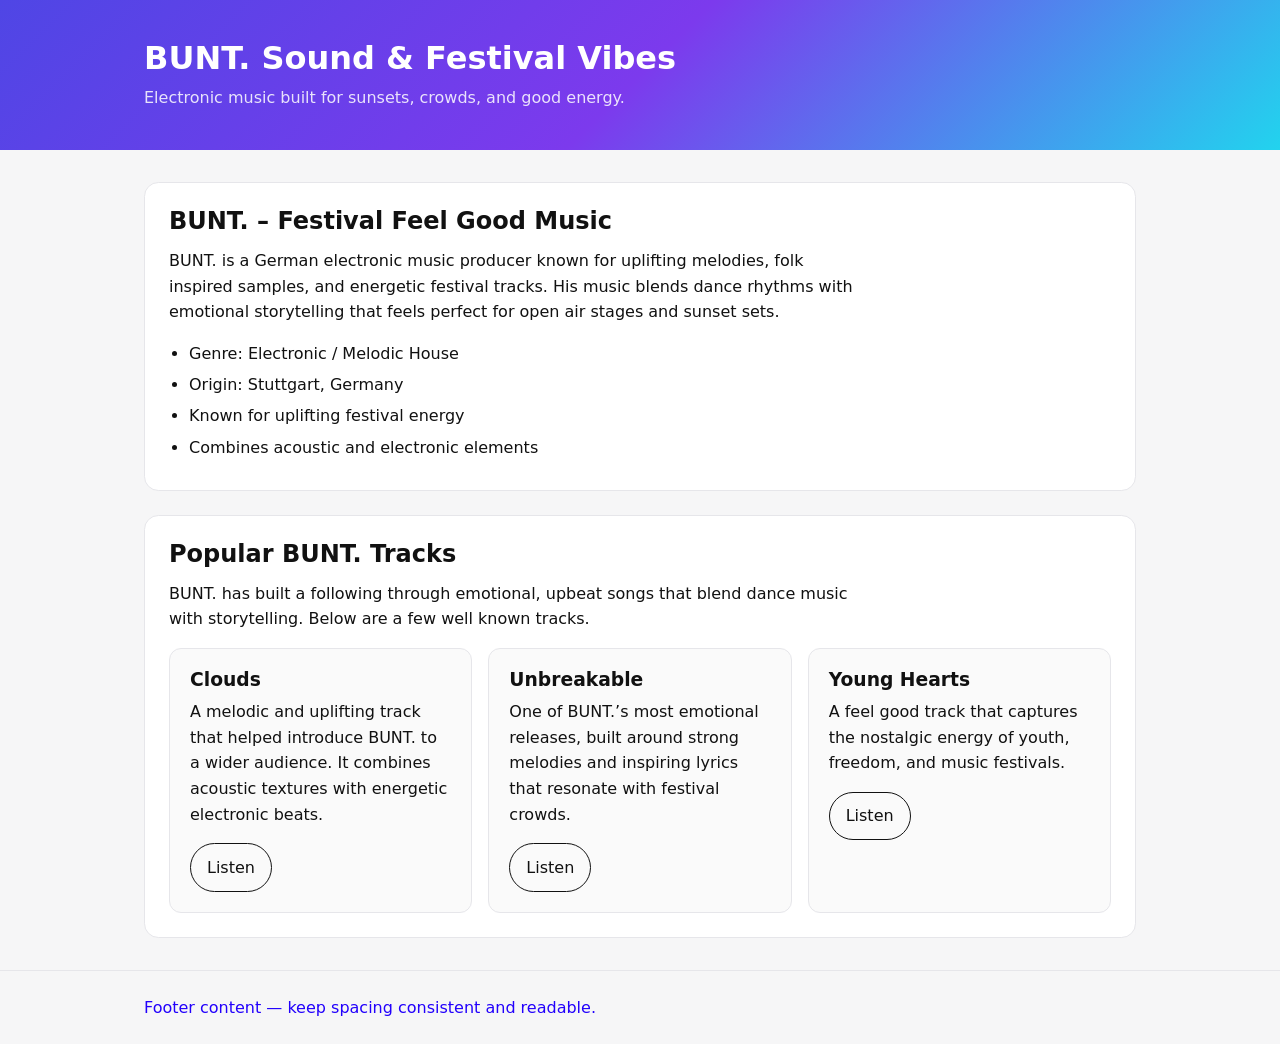
==== index.html @ a5bf41e4 "Rename box_practice.html to index.html" ====
<doctype html>
<html lang="en">
<head>
  <meta charset="UTF-8" />
  <meta name="viewport" content="width=device-width, initial-scale=1" />
  <title>Box Practice</title>
  <link rel="stylesheet" href="box_practice.css" />
</head>
<body>

  <header class="site-header">
    <div class="container">
      <h1>BUNT. Sound & Festival Vibes</h1>
<p class="tagline">Electronic music built for sunsets, crowds, and good energy.</p>
    </div>
  </header>

  <main class="container">
    <section class="card">
      <h2>BUNT. – Festival Feel Good Music </h2>
      <p>
        BUNT. is a German electronic music producer known for uplifting melodies, folk inspired samples, and energetic festival tracks. His music blends dance rhythms with emotional storytelling that feels perfect for open air stages and sunset sets.
      </p>

      <ul class="bullets">
        <li>Genre: Electronic / Melodic House</li>
<li>Origin: Stuttgart, Germany</li>
<li>Known for uplifting festival energy</li>
<li>Combines acoustic and electronic elements</li>
</ul>
    </section>

    <section class="card">
      <h2>Popular BUNT. Tracks</h2>
<p>
BUNT. has built a following through emotional, upbeat songs that blend
dance music with storytelling. Below are a few well known tracks.
</p>

      <div class="grid-demo">
        <article class="mini-card">
          <h3>Clouds</h3>
         <p>
A melodic and uplifting track that helped introduce BUNT. to a wider
audience. It combines acoustic textures with energetic electronic beats.
</p>
          <a class="btn" href="#">Listen</a>
        </article>

        <article class="mini-card">
          <h3>Unbreakable</h3>
          <p>
One of BUNT.’s most emotional releases, built around strong melodies
and inspiring lyrics that resonate with festival crowds.
</p>
          <a class="btn" href="#">Listen</a>
        </article>

        <article class="mini-card">
          <h3>Young Hearts</h3>
         <p>
A feel good track that captures the nostalgic energy of youth,
freedom, and music festivals.
</p>
<a class="btn" href="#">Listen</a>
        </article>
      </div>
    </section>
  </main>

  <footer class="site-footer">
    <div class="container">
      <p>Footer content — keep spacing consistent and readable.</p>
    </div>
  </footer>

</body>
</html>
---- box_practice.css ----
*,
*::before,
*::after {
  box-sizing: border-box;
}

html {
 
  font-size: 16px;
}

body {
  margin: 0;
  font-family: system-ui, -apple-system, Segoe UI, Roboto, Arial, sans-serif;
  line-height: 1.6;
  background: #f6f6f7;
  color: #111;
}

.container {
  width: min(62rem, 92%);
  margin: 0 auto;
}
.site-header {
  background: linear-gradient(135deg, #4f46e5, #7c3aed, #22d3ee);
  color: #fff;
  padding: 2.5rem 0;
  margin-bottom: 2rem;
}

.site-header h1 {
  margin: 0 0 0.5rem;
  line-height: 1.15;
  font-size: 2rem;
}

.tagline {
  margin: 0;
  opacity: 0.85;
  max-width: 52ch;
}

.card {
  background: #fff;
  border: 1px solid #e6e6ea;
  border-radius: 0.9rem;
  padding: 1.5rem;
  margin: 0 0 1.5rem;
}

.card h2 {
  margin: 0 0 0.75rem;
  line-height: 1.2;
}

.card p {
  margin: 0 0 1rem;
  max-width: 68ch;
}

.bullets {
  margin: 0;
  padding-left: 1.25rem; 
}

.bullets li {
  margin: 0.35rem 0;
}

.grid-demo {
  display: grid;
  grid-template-columns: repeat(3, 1fr);
  gap: 1rem; 
  margin-top: 1rem;
}

.mini-card {
  border: 1px solid #e6e6ea;
  border-radius: 0.75rem;
  padding: 1.25rem;
  background: #fafafa;
}

.mini-card h3 {
  margin: 0 0 0.5rem;
  line-height: 1.2;
}

.mini-card p {
  margin: 0 0 1rem;
}

.btn {
  display: inline-block;
  padding: 0.65rem 1rem;
  border: 1px solid #111;
  border-radius: 999px;
  text-decoration: none;
  color: #111;
}

.btn:hover {
  background: #111;
  color: #fff;
}

.site-footer {
  margin-top: 2rem;
  padding: 1.5rem 0;
  border-top: 1px solid #e6e6ea;
}

.site-footer p {
  margin: 0;
  color: #2200fc;
}

@media (max-width: 900px) {
  .grid-demo {
    grid-template-columns: 1fr;
  }

  .site-header {
    padding: 1.75rem 0;
  }
}
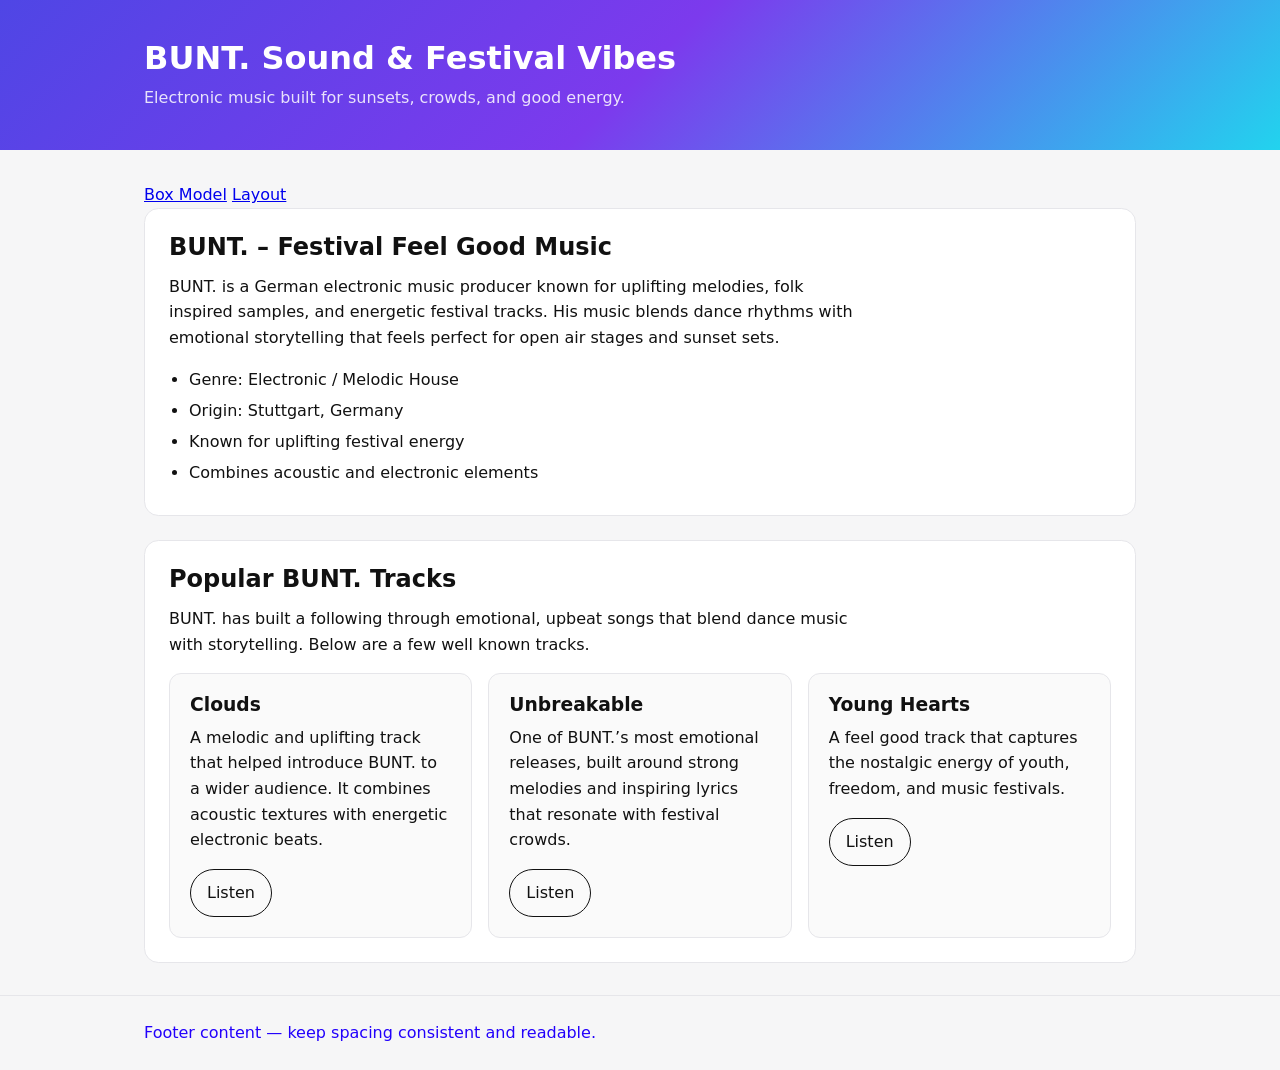
==== commit 492fe0e7: "Update index.html" ====
--- a/index.html
+++ b/index.html
@@ -14,6 +14,11 @@
 <p class="tagline">Electronic music built for sunsets, crowds, and good energy.</p>
     </div>
   </header>
+  
+  <nav class="site-nav container">
+  <a href="index.html">Box Model</a>
+  <a href="layout_practice.html">Layout</a>
+</nav>
 
   <main class="container">
     <section class="card">
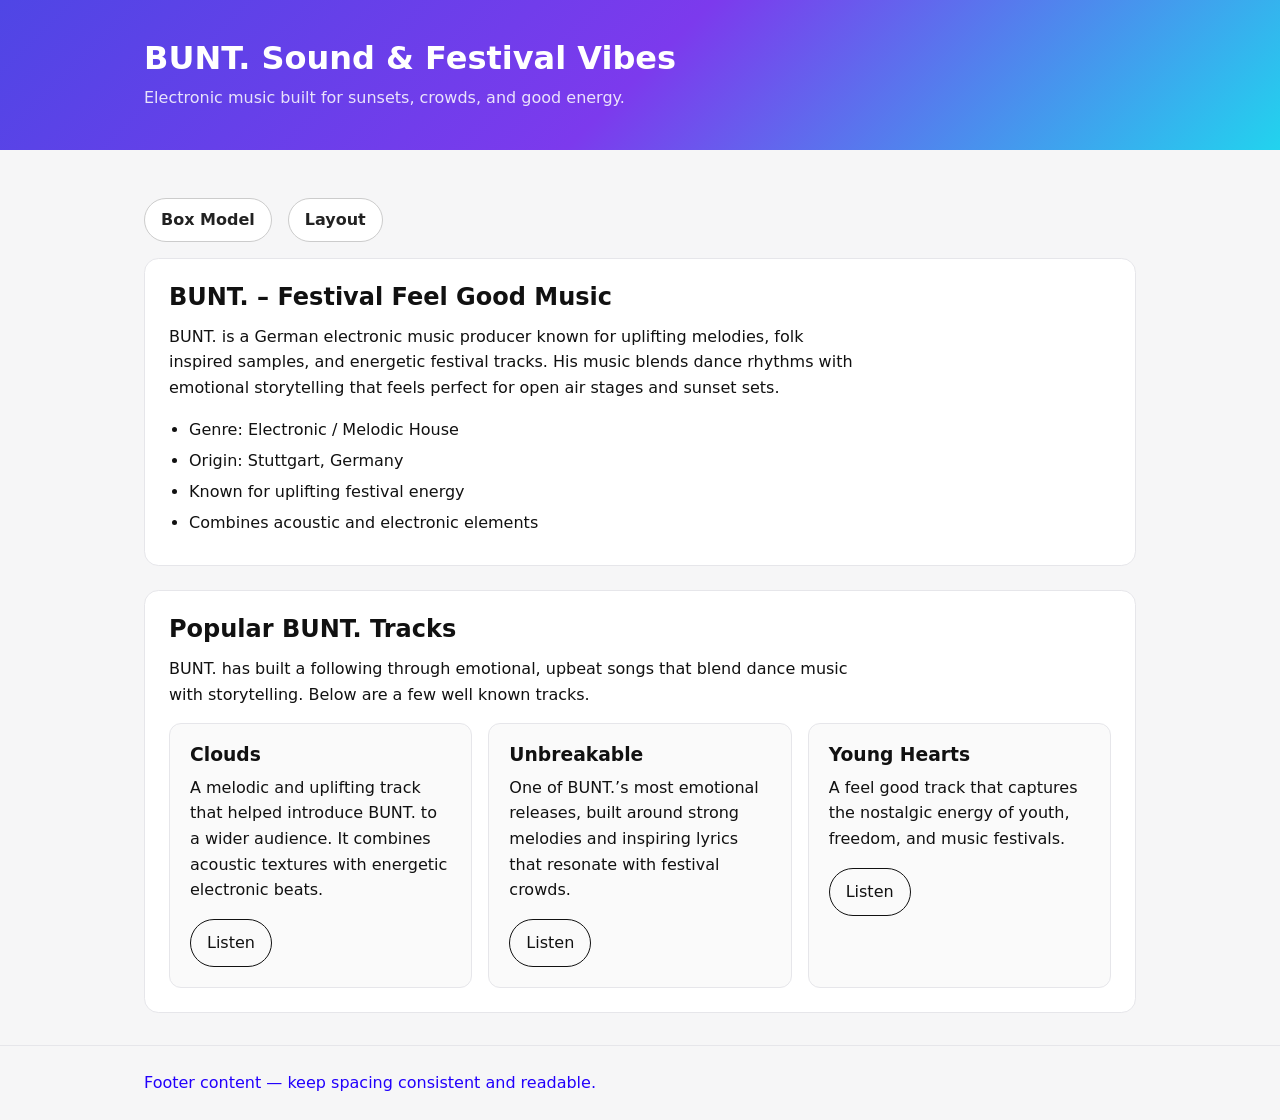
==== commit 6e688757: "Update index.html" ====
--- a/index.html
+++ b/index.html
@@ -17,7 +17,7 @@
   
   <nav class="site-nav container">
   <a href="index.html">Box Model</a>
-  <a href="layout_practice.html">Layout</a>
+  <a href="Layout_practice.html">Layout</a>
 </nav>
 
   <main class="container">
--- a/box_practice.css
+++ b/box_practice.css
@@ -123,4 +123,23 @@
   .site-header {
     padding: 1.75rem 0;
   }
-}+}
+.site-nav {
+  display: flex;
+  gap: 1rem;
+  padding: 1rem 0;
+}
+
+.site-nav a {
+  text-decoration: none;
+  color: #222;
+  font-weight: 600;
+  padding: 0.5rem 1rem;
+  border: 1px solid #ccc;
+  border-radius: 999px;
+  background: #fff;
+}
+
+.site-nav a:hover {
+  background: #f3f3f3;
+}
